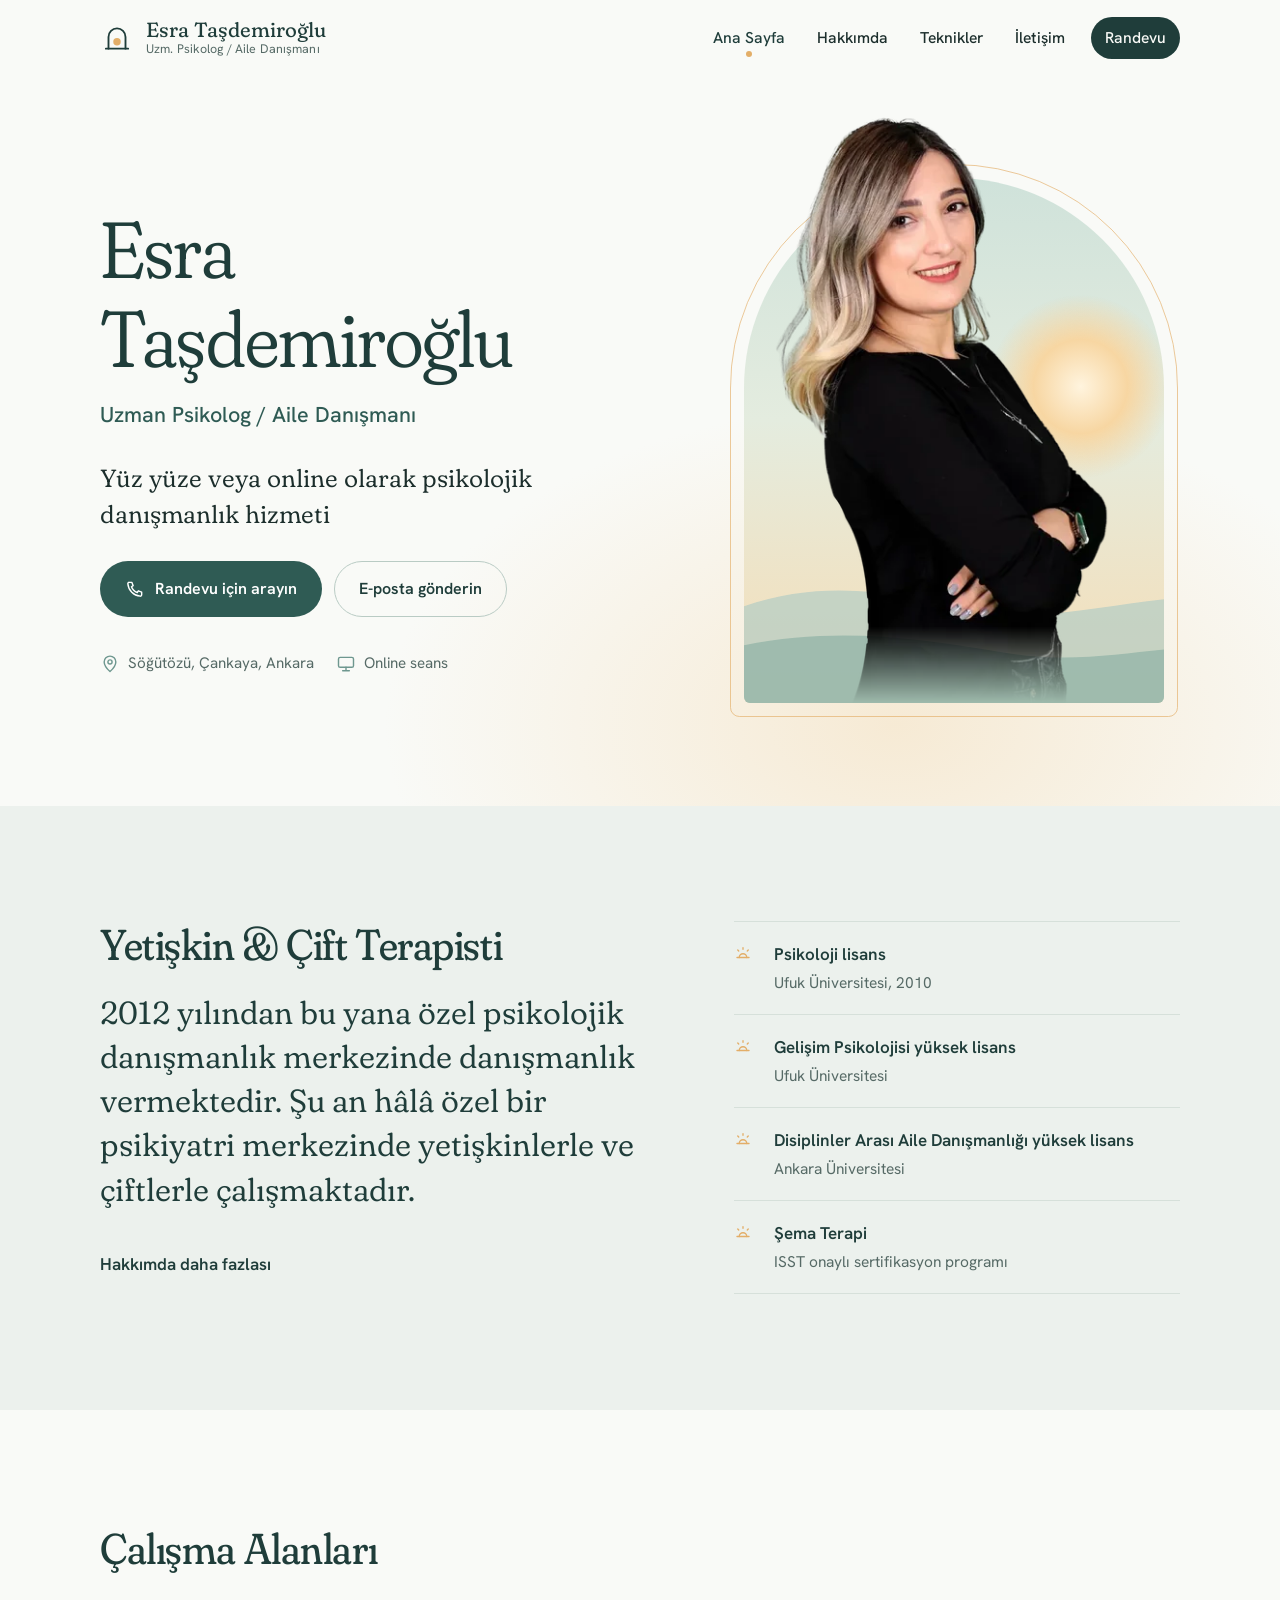
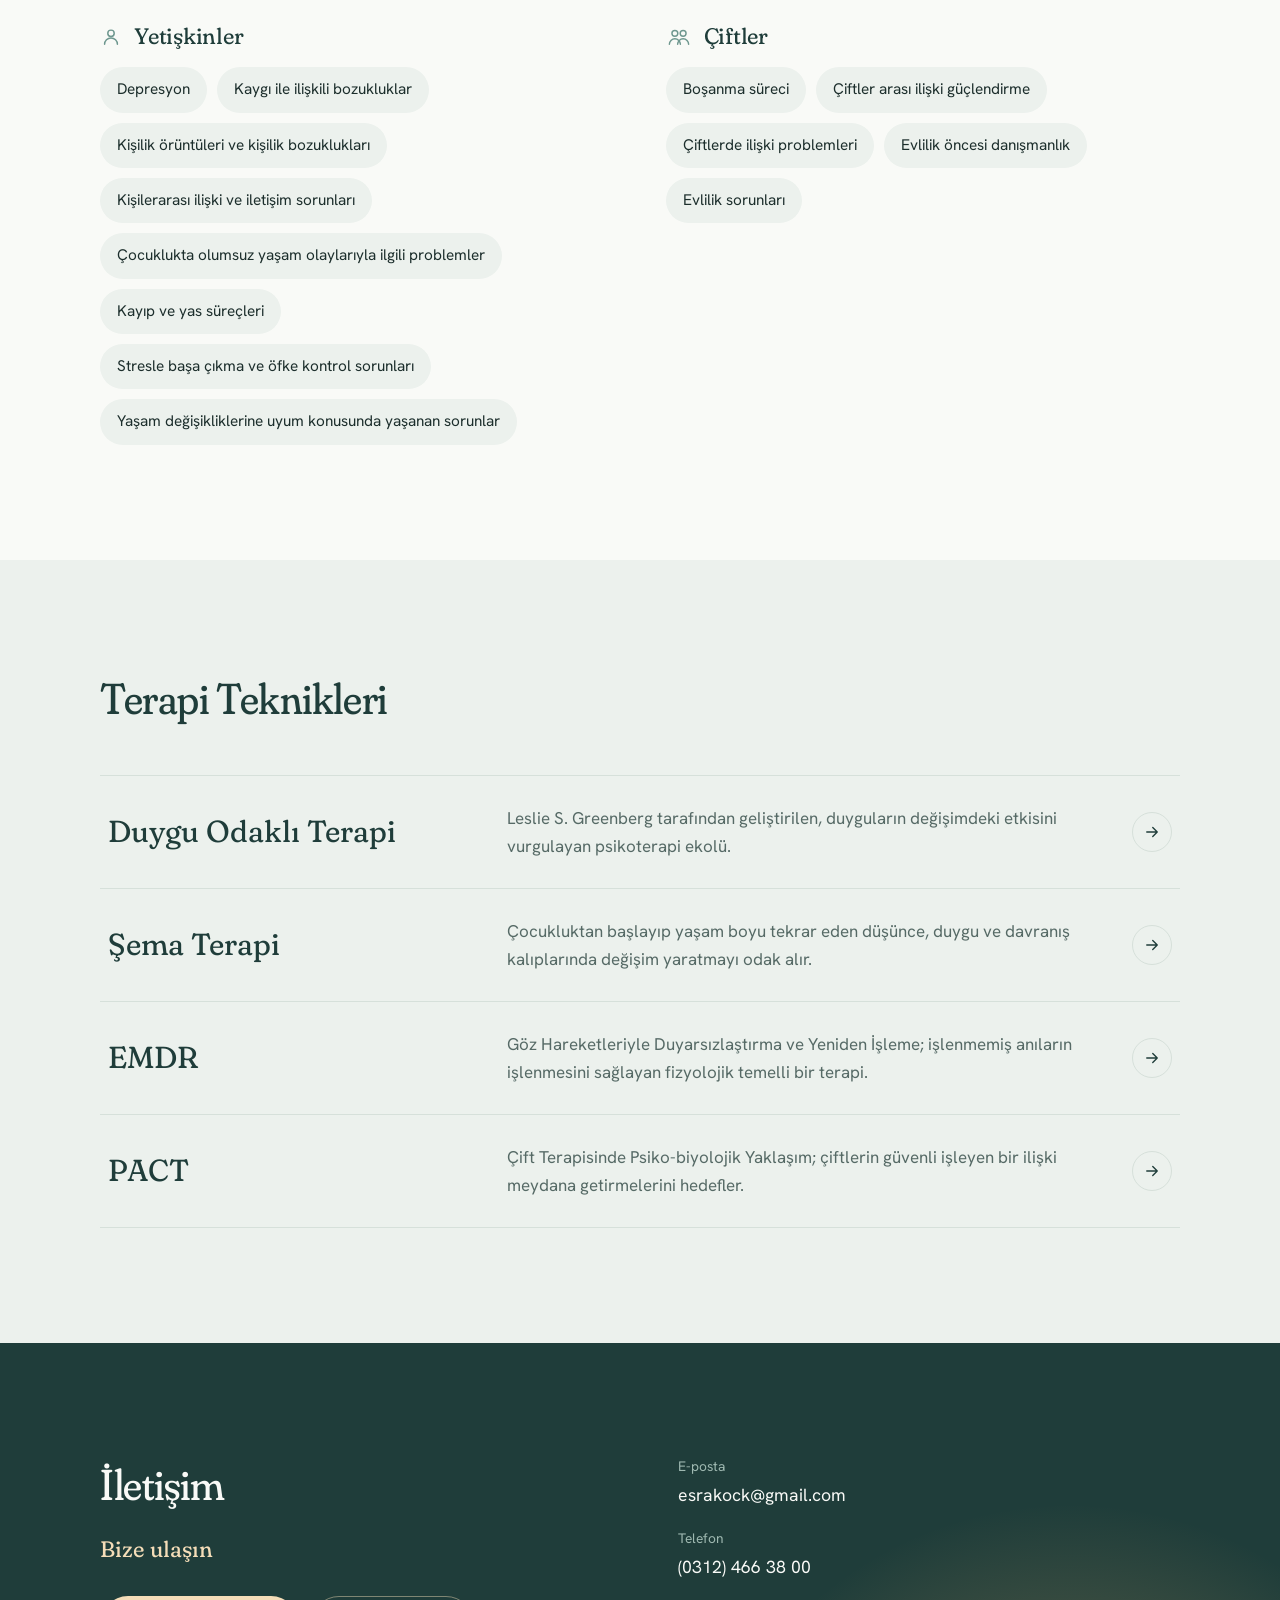
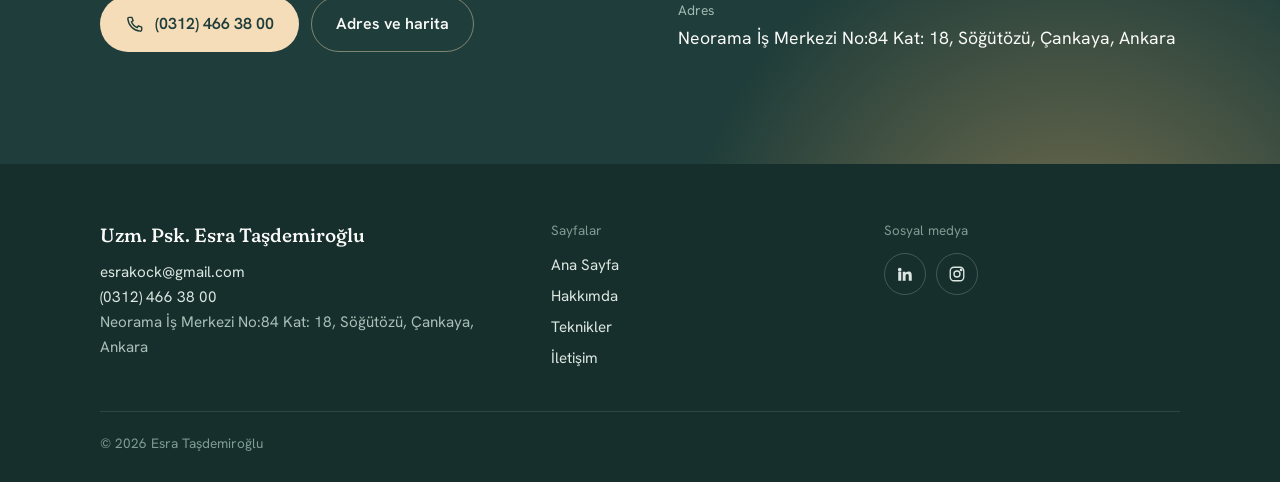
==== index.html @ ce2722a0 "Add files via upload" ====
<!DOCTYPE html>
<html lang="tr">
<head>
<meta charset="utf-8">
<meta name="viewport" content="width=device-width, initial-scale=1">
<title>Uzm. Psk. Esra Taşdemiroğlu | Psikolog ve Aile Danışmanı, Ankara</title>
<meta name="description" content="Uzman Psikolog ve Aile Danışmanı Esra Taşdemiroğlu. Ankara Söğütözü'nde yüz yüze veya online psikolojik danışmanlık; yetişkin ve çift terapisi, EMDR.">
<!-- TEST ORTAMI: canlıya geçerken bu satırı "index, follow, max-image-preview:large" yapın -->
<meta name="robots" content="noindex, nofollow">
<link rel="canonical" href="https://www.esratasdemiroglu.com/">
<meta name="author" content="Esra Taşdemiroğlu">
<meta name="geo.region" content="TR-06">
<meta name="geo.placename" content="Çankaya, Ankara">
<meta property="og:type" content="website">
<meta property="og:locale" content="tr_TR">
<meta property="og:site_name" content="Uzm. Psk. Esra Taşdemiroğlu">
<meta property="og:title" content="Uzm. Psk. Esra Taşdemiroğlu | Psikolog ve Aile Danışmanı, Ankara">
<meta property="og:description" content="Uzman Psikolog ve Aile Danışmanı Esra Taşdemiroğlu. Ankara Söğütözü'nde yüz yüze veya online psikolojik danışmanlık; yetişkin ve çift terapisi, EMDR.">
<meta property="og:url" content="https://www.esratasdemiroglu.com/">
<meta property="og:image" content="https://www.esratasdemiroglu.com/img/og.jpg">
<meta property="og:image:width" content="1200">
<meta property="og:image:height" content="630">
<meta property="og:image:alt" content="Uzman Psikolog ve Aile Danışmanı Esra Taşdemiroğlu">
<meta name="twitter:card" content="summary_large_image">
<meta name="twitter:title" content="Uzm. Psk. Esra Taşdemiroğlu | Psikolog ve Aile Danışmanı, Ankara">
<meta name="twitter:description" content="Uzman Psikolog ve Aile Danışmanı Esra Taşdemiroğlu. Ankara Söğütözü'nde yüz yüze veya online psikolojik danışmanlık; yetişkin ve çift terapisi, EMDR.">
<meta name="twitter:image" content="https://www.esratasdemiroglu.com/img/og.jpg">
<meta name="theme-color" content="#1F3D3A">
<link rel="icon" href="/favicon.ico" sizes="48x48">
<link rel="icon" href="img/favicon.svg" type="image/svg+xml">
<link rel="apple-touch-icon" href="img/apple-touch-icon.png">
<link rel="manifest" href="site.webmanifest">
<link rel="preconnect" href="https://fonts.googleapis.com">
<link rel="preconnect" href="https://fonts.gstatic.com" crossorigin>
<link href="https://fonts.googleapis.com/css2?family=Fraunces:opsz,wght,SOFT@9..144,300..600,0..100&amp;family=Hanken+Grotesk:wght@400;500;600&amp;display=swap" rel="stylesheet">
<link rel="preload" as="image" type="image/webp" href="img/esra-tasdemiroglu-psikolog.webp" imagesrcset="img/esra-tasdemiroglu-psikolog-400.webp 400w, img/esra-tasdemiroglu-psikolog.webp 600w" imagesizes="(max-width:980px) 320px, 390px" fetchpriority="high">
<link rel="stylesheet" href="style.css">
<script>document.documentElement.classList.add('js')</script>
<script type="application/ld+json">{"@context":"https://schema.org","@graph":[{"@type":"WebSite","@id":"https://www.esratasdemiroglu.com/#site","url":"https://www.esratasdemiroglu.com/","name":"Uzm. Psk. Esra Taşdemiroğlu","inLanguage":"tr-TR","publisher":{"@id":"https://www.esratasdemiroglu.com/#muayenehane"}},{"@type":"Psychologist","@id":"https://www.esratasdemiroglu.com/#muayenehane","name":"Uzm. Psk. Esra Taşdemiroğlu","description":"Uzman Psikolog ve Aile Danışmanı. Ankara Söğütözü'nde yüz yüze veya online psikolojik danışmanlık; yetişkin ve çift terapisi.","url":"https://www.esratasdemiroglu.com/","image":["https://www.esratasdemiroglu.com/img/esra-tasdemiroglu-portre.jpg","https://www.esratasdemiroglu.com/img/og.jpg"],"logo":"https://www.esratasdemiroglu.com/img/icon-512.png","telephone":"+903124663800","email":"esrakock@gmail.com","address":{"@type":"PostalAddress","streetAddress":"Neorama İş Merkezi No:84 Kat: 18, Söğütözü","addressLocality":"Çankaya","addressRegion":"Ankara","addressCountry":"TR"},"hasMap":"https://www.google.com/maps/search/?api=1&query=Neorama+%C4%B0%C5%9F+Merkezi+S%C3%B6%C4%9F%C3%BCt%C3%B6z%C3%BC+Ankara","areaServed":[{"@type":"City","name":"Ankara"},{"@type":"Country","name":"Türkiye"}],"availableService":[{"@type":"MedicalTherapy","name":"Bireysel terapi"},{"@type":"MedicalTherapy","name":"Çift terapisi"},{"@type":"MedicalTherapy","name":"Aile danışmanlığı"},{"@type":"MedicalTherapy","name":"Evlilik öncesi danışmanlık"},{"@type":"MedicalTherapy","name":"Online psikolojik danışmanlık"},{"@type":"MedicalTherapy","name":"Duygu Odaklı Terapi"},{"@type":"MedicalTherapy","name":"Şema Terapi"},{"@type":"MedicalTherapy","name":"EMDR"},{"@type":"MedicalTherapy","name":"PACT"}],"employee":{"@id":"https://www.esratasdemiroglu.com/#esra"},"sameAs":["https://www.linkedin.com/in/esra-ta%C5%9Fdemiro%C4%9Flu-362734139/","https://www.instagram.com/psikolog_esratasdemiroglu"]},{"@type":"Person","@id":"https://www.esratasdemiroglu.com/#esra","name":"Esra Taşdemiroğlu","honorificPrefix":"Uzm. Psk.","jobTitle":"Uzman Psikolog / Aile Danışmanı","description":"Yetişkin ve çift terapisti. Ankara'da yüz yüze ve online psikolojik danışmanlık.","image":"https://www.esratasdemiroglu.com/img/esra-tasdemiroglu-portre.jpg","url":"https://www.esratasdemiroglu.com/hakkimda","email":"mailto:esrakock@gmail.com","telephone":"+903124663800","worksFor":{"@id":"https://www.esratasdemiroglu.com/#muayenehane"},"alumniOf":[{"@type":"CollegeOrUniversity","name":"Ufuk Üniversitesi"},{"@type":"CollegeOrUniversity","name":"Ankara Üniversitesi"}],"knowsAbout":["Bireysel terapi","Çift terapisi","Aile danışmanlığı","Evlilik öncesi danışmanlık","Duygu Odaklı Terapi","Şema Terapi","EMDR","PACT","Depresyon","Kaygı","Kayıp ve yas","Boşanma süreci"],"knowsLanguage":"tr","sameAs":["https://www.linkedin.com/in/esra-ta%C5%9Fdemiro%C4%9Flu-362734139/","https://www.instagram.com/psikolog_esratasdemiroglu"]},{"@type":"WebPage","@id":"https://www.esratasdemiroglu.com/#sayfa","url":"https://www.esratasdemiroglu.com/","name":"Uzm. Psk. Esra Taşdemiroğlu | Psikolog ve Aile Danışmanı, Ankara","description":"Uzman Psikolog ve Aile Danışmanı Esra Taşdemiroğlu. Ankara Söğütözü'nde yüz yüze veya online psikolojik danışmanlık; yetişkin ve çift terapisi, EMDR.","inLanguage":"tr-TR","isPartOf":{"@id":"https://www.esratasdemiroglu.com/#site"},"primaryImageOfPage":"https://www.esratasdemiroglu.com/img/og.jpg"}]}</script>
</head>
<body>
<a class="skip" href="#icerik">İçeriğe geç</a>
<header class="site-header">
  <div class="wrap bar">
    <a class="brand" href="/" aria-label="Esra Taşdemiroğlu, ana sayfa"><svg width="34" height="34" viewBox="0 0 64 64" aria-hidden="true"><path d="M16 52V30a16 16 0 0 1 32 0v22" fill="none" stroke="#1F3D3A" stroke-width="3.5" stroke-linecap="round"/><circle class="brand-sun" cx="32" cy="39" r="7" fill="#E3AE68"/><path d="M11 52h42" stroke="#1F3D3A" stroke-width="3.5" stroke-linecap="round"/></svg><span class="brand-name">Esra Taşdemiroğlu<small>Uzm. Psikolog / Aile Danışmanı</small></span></a>
    <button class="menu-btn" type="button" aria-controls="site-nav" aria-expanded="false" aria-label="Menüyü aç"><svg width="22" height="22" viewBox="0 0 24 24" fill="none" stroke="currentColor" stroke-width="1.8" stroke-linecap="round" aria-hidden="true"><path d="M4 8h16M4 16h16"/></svg></button>
    <nav class="nav" id="site-nav" aria-label="Ana menü"><ul><li><a href="/" aria-current="page">Ana Sayfa</a></li><li><a href="/hakkimda">Hakkımda</a></li><li><a href="/teknikler">Teknikler</a></li><li><a href="/iletisim">İletişim</a></li><li class="nav-cta"><a href="tel:+903124663800">Randevu</a></li></ul></nav>
  </div>
  
</header>
<main id="icerik">

<section class="hero" aria-labelledby="h-ad">
  <div class="wrap hero-grid">
    <div>
      <h1 id="h-ad" data-load style="--d:.05s"><span>Esra</span><span>Taşdemiroğlu</span></h1>
      <p class="role" data-load style="--d:.18s">Uzman Psikolog / Aile Danışmanı</p>
      <p class="lead" data-load style="--d:.3s">Yüz yüze veya online olarak psikolojik danışmanlık hizmeti</p>
      <div class="actions" data-load style="--d:.42s">
        <a class="btn btn-primary" href="tel:+903124663800"><svg width="20" height="20" viewBox="0 0 24 24" fill="none" stroke="currentColor" stroke-width="1.7" stroke-linecap="round" stroke-linejoin="round" aria-hidden="true"><path d="M5 4h3.2l1.6 4-2 1.3a11 11 0 0 0 6.9 6.9l1.3-2 4 1.6V19a1.6 1.6 0 0 1-1.7 1.6A16.3 16.3 0 0 1 3.4 5.7 1.6 1.6 0 0 1 5 4z"/></svg>Randevu için arayın</a>
        <a class="btn btn-ghost" href="mailto:esrakock@gmail.com">E-posta gönderin</a>
      </div>
      <ul class="hero-meta" data-load style="--d:.54s">
        <li><svg width="20" height="20" viewBox="0 0 24 24" fill="none" stroke="currentColor" stroke-width="1.7" stroke-linecap="round" stroke-linejoin="round" aria-hidden="true"><path d="M12 21s-7-6.2-7-11.5a7 7 0 0 1 14 0C19 14.8 12 21 12 21z"/><circle cx="12" cy="9.5" r="2.5"/></svg>Söğütözü, Çankaya, Ankara</li>
        <li><svg width="20" height="20" viewBox="0 0 24 24" fill="none" stroke="currentColor" stroke-width="1.7" stroke-linecap="round" stroke-linejoin="round" aria-hidden="true"><rect x="3" y="4" width="18" height="12" rx="2"/><path d="M8 20h8M12 16v4"/></svg>Online seans</li>
      </ul>
    </div>
    <div class="arch" data-load style="--d:.2s">
      <div class="arch-sky"><div class="arch-sun"></div><svg class="arch-hills" viewBox="0 0 400 140" preserveAspectRatio="none" aria-hidden="true"><path d="M0 70 C70 40 130 52 200 66 C270 80 330 50 400 58 V140 H0Z" fill="#B7CEC4" opacity=".75"/><path d="M0 98 C80 78 150 88 220 100 C290 112 340 92 400 96 V140 H0Z" fill="#8FB2A6" opacity=".7"/></svg></div>
      <span class="arch-ring" aria-hidden="true"></span>
      <picture class="arch-photo">
        <source type="image/webp" srcset="img/esra-tasdemiroglu-psikolog-400.webp 400w, img/esra-tasdemiroglu-psikolog.webp 600w" sizes="(max-width:980px) 320px, 390px">
        <img src="img/esra-tasdemiroglu-psikolog.webp" width="600" height="989" alt="Ankara'da uzman psikolog ve aile danışmanı Esra Taşdemiroğlu" fetchpriority="high">
      </picture>
    </div>
  </div>
</section>

<section class="section mist" aria-labelledby="h-hakkimda">
  <div class="wrap about-teaser">
    <div data-reveal>
      <h2 id="h-hakkimda">Yetişkin &amp; Çift Terapisti</h2>
      <p class="statement">2012 yılından bu yana özel psikolojik danışmanlık merkezinde danışmanlık vermektedir. Şu an hâlâ özel bir psikiyatri merkezinde yetişkinlerle ve çiftlerle çalışmaktadır.</p>
      <a class="link-grow" href="/hakkimda">Hakkımda daha fazlası</a>
    </div>
    <ul class="facts" data-reveal style="--d:.12s">
      <li><svg width="18" height="18" viewBox="0 0 24 24" fill="none" stroke="currentColor" stroke-width="1.8" stroke-linecap="round" aria-hidden="true"><path d="M4 18h16"/><path d="M7 18a5 5 0 0 1 10 0"/><path d="M12 7V5M6.3 9.3 5 8M17.7 9.3 19 8"/></svg><div><strong>Psikoloji lisans</strong><span>Ufuk Üniversitesi, 2010</span></div></li>
      <li><svg width="18" height="18" viewBox="0 0 24 24" fill="none" stroke="currentColor" stroke-width="1.8" stroke-linecap="round" aria-hidden="true"><path d="M4 18h16"/><path d="M7 18a5 5 0 0 1 10 0"/><path d="M12 7V5M6.3 9.3 5 8M17.7 9.3 19 8"/></svg><div><strong>Gelişim Psikolojisi yüksek lisans</strong><span>Ufuk Üniversitesi</span></div></li>
      <li><svg width="18" height="18" viewBox="0 0 24 24" fill="none" stroke="currentColor" stroke-width="1.8" stroke-linecap="round" aria-hidden="true"><path d="M4 18h16"/><path d="M7 18a5 5 0 0 1 10 0"/><path d="M12 7V5M6.3 9.3 5 8M17.7 9.3 19 8"/></svg><div><strong>Disiplinler Arası Aile Danışmanlığı yüksek lisans</strong><span>Ankara Üniversitesi</span></div></li>
      <li><svg width="18" height="18" viewBox="0 0 24 24" fill="none" stroke="currentColor" stroke-width="1.8" stroke-linecap="round" aria-hidden="true"><path d="M4 18h16"/><path d="M7 18a5 5 0 0 1 10 0"/><path d="M12 7V5M6.3 9.3 5 8M17.7 9.3 19 8"/></svg><div><strong>Şema Terapi</strong><span>ISST onaylı sertifikasyon programı</span></div></li>
    </ul>
  </div>
</section>

<section class="section" aria-labelledby="h-alanlar">
  <div class="wrap">
    <div class="section-head" data-reveal><h2 id="h-alanlar">Çalışma Alanları</h2></div>
    <div class="areas">
      <div class="area-group" data-reveal><h3><svg width="22" height="22" viewBox="0 0 24 24" fill="none" stroke="currentColor" stroke-width="1.6" stroke-linecap="round" aria-hidden="true"><circle cx="12" cy="8" r="3.5"/><path d="M5 20a7 7 0 0 1 14 0"/></svg>Yetişkinler</h3><ul class="tags"><li>Depresyon</li><li>Kaygı ile ilişkili bozukluklar</li><li>Kişilik örüntüleri ve kişilik bozuklukları</li><li>Kişilerarası ilişki ve iletişim sorunları</li><li>Çocuklukta olumsuz yaşam olaylarıyla ilgili problemler</li><li>Kayıp ve yas süreçleri</li><li>Stresle başa çıkma ve öfke kontrol sorunları</li><li>Yaşam değişikliklerine uyum konusunda yaşanan sorunlar</li></ul></div>
      <div class="area-group" data-reveal style="--d:.12s"><h3><svg width="26" height="22" viewBox="0 0 28 24" fill="none" stroke="currentColor" stroke-width="1.6" stroke-linecap="round" aria-hidden="true"><circle cx="9.5" cy="8" r="3.2"/><circle cx="18.5" cy="8" r="3.2"/><path d="M3.5 20a6 6 0 0 1 12 0M12.5 20a6 6 0 0 1 12 0"/></svg>Çiftler</h3><ul class="tags"><li>Boşanma süreci</li><li>Çiftler arası ilişki güçlendirme</li><li>Çiftlerde ilişki problemleri</li><li>Evlilik öncesi danışmanlık</li><li>Evlilik sorunları</li></ul></div>
    </div>
  </div>
</section>

<section class="section mist" aria-labelledby="h-teknik">
  <div class="wrap">
    <div class="section-head" data-reveal><h2 id="h-teknik">Terapi Teknikleri</h2></div>
    <ul class="methods" data-reveal>
      <li><a href="/teknikler#duygu-odakli-terapi"><span class="m-name">Duygu Odaklı Terapi</span><span class="m-desc">Leslie S. Greenberg tarafından geliştirilen, duyguların değişimdeki etkisini vurgulayan psikoterapi ekolü.</span><span class="m-go"><svg width="18" height="18" viewBox="0 0 24 24" fill="none" stroke="currentColor" stroke-width="1.8" stroke-linecap="round" stroke-linejoin="round" aria-hidden="true"><path d="M5 12h14M13 6l6 6-6 6"/></svg></span></a></li><li><a href="/teknikler#sema-terapi"><span class="m-name">Şema Terapi</span><span class="m-desc">Çocukluktan başlayıp yaşam boyu tekrar eden düşünce, duygu ve davranış kalıplarında değişim yaratmayı odak alır.</span><span class="m-go"><svg width="18" height="18" viewBox="0 0 24 24" fill="none" stroke="currentColor" stroke-width="1.8" stroke-linecap="round" stroke-linejoin="round" aria-hidden="true"><path d="M5 12h14M13 6l6 6-6 6"/></svg></span></a></li><li><a href="/teknikler#emdr-terapi"><span class="m-name">EMDR</span><span class="m-desc">Göz Hareketleriyle Duyarsızlaştırma ve Yeniden İşleme; işlenmemiş anıların işlenmesini sağlayan fizyolojik temelli bir terapi.</span><span class="m-go"><svg width="18" height="18" viewBox="0 0 24 24" fill="none" stroke="currentColor" stroke-width="1.8" stroke-linecap="round" stroke-linejoin="round" aria-hidden="true"><path d="M5 12h14M13 6l6 6-6 6"/></svg></span></a></li><li><a href="/teknikler#pact"><span class="m-name">PACT</span><span class="m-desc">Çift Terapisinde Psiko-biyolojik Yaklaşım; çiftlerin güvenli işleyen bir ilişki meydana getirmelerini hedefler.</span><span class="m-go"><svg width="18" height="18" viewBox="0 0 24 24" fill="none" stroke="currentColor" stroke-width="1.8" stroke-linecap="round" stroke-linejoin="round" aria-hidden="true"><path d="M5 12h14M13 6l6 6-6 6"/></svg></span></a></li>
    </ul>
  </div>
</section>

<section class="contact-band" aria-labelledby="h-iletisim">
  <div class="wrap band-grid">
    <div data-reveal>
      <h2 id="h-iletisim">İletişim</h2>
      <p class="sub">Bize ulaşın</p>
      <div class="actions">
        <a class="btn btn-light" href="tel:+903124663800"><svg width="20" height="20" viewBox="0 0 24 24" fill="none" stroke="currentColor" stroke-width="1.7" stroke-linecap="round" stroke-linejoin="round" aria-hidden="true"><path d="M5 4h3.2l1.6 4-2 1.3a11 11 0 0 0 6.9 6.9l1.3-2 4 1.6V19a1.6 1.6 0 0 1-1.7 1.6A16.3 16.3 0 0 1 3.4 5.7 1.6 1.6 0 0 1 5 4z"/></svg>(0312) 466 38 00</a>
        <a class="btn btn-outline-light" href="/iletisim">Adres ve harita</a>
      </div>
    </div>
    <dl data-reveal style="--d:.12s">
      <div><dt>E-posta</dt><dd><a href="mailto:esrakock@gmail.com">esrakock@gmail.com</a></dd></div>
      <div><dt>Telefon</dt><dd><a href="tel:+903124663800">(0312) 466 38 00</a></dd></div>
      <div><dt>Adres</dt><dd>Neorama İş Merkezi No:84 Kat: 18, Söğütözü, Çankaya, Ankara</dd></div>
    </dl>
  </div>
</section>
</main>
<footer class="site-footer">
  <div class="wrap">
    <div class="foot-grid">
      <div>
        <strong>Uzm. Psk. Esra Taşdemiroğlu</strong>
        <address>
          <a href="mailto:esrakock@gmail.com">esrakock@gmail.com</a><br>
          <a href="tel:+903124663800">(0312) 466 38 00</a><br>
          Neorama İş Merkezi No:84 Kat: 18, Söğütözü, Çankaya, Ankara
        </address>
      </div>
      <nav aria-label="Alt menü">
        <p class="foot-title">Sayfalar</p>
        <ul class="foot-nav"><li><a href="/">Ana Sayfa</a></li><li><a href="/hakkimda">Hakkımda</a></li><li><a href="/teknikler">Teknikler</a></li><li><a href="/iletisim">İletişim</a></li></ul>
      </nav>
      <div>
        <p class="foot-title">Sosyal medya</p>
        <div class="social">
          <a href="https://www.linkedin.com/in/esra-ta%C5%9Fdemiro%C4%9Flu-362734139/" target="_blank" rel="noopener" aria-label="LinkedIn"><svg width="18" height="18" viewBox="0 0 24 24" fill="currentColor" aria-hidden="true"><path d="M4.98 3.5a2.5 2.5 0 1 1 0 5 2.5 2.5 0 0 1 0-5zM3 9h4v12H3zM9 9h3.8v1.7h.05c.53-1 1.84-2.05 3.78-2.05C20.6 8.65 21 11.2 21 14.5V21h-4v-5.8c0-1.4-.03-3.2-1.95-3.2-1.96 0-2.25 1.52-2.25 3.1V21H9z"/></svg></a>
          <a href="https://www.instagram.com/psikolog_esratasdemiroglu" target="_blank" rel="noopener" aria-label="Instagram"><svg width="18" height="18" viewBox="0 0 24 24" fill="none" stroke="currentColor" stroke-width="1.8" aria-hidden="true"><rect x="3" y="3" width="18" height="18" rx="5"/><circle cx="12" cy="12" r="4"/><circle cx="17.5" cy="6.5" r="1" fill="currentColor"/></svg></a>
        </div>
      </div>
    </div>
    <p class="copy">© <span id="yil">2026</span> Esra Taşdemiroğlu</p>
  </div>
</footer>
<button class="to-top" type="button" aria-label="Sayfanın başına dön"><svg width="20" height="20" viewBox="0 0 24 24" fill="none" stroke="currentColor" stroke-width="1.8" stroke-linecap="round" stroke-linejoin="round" aria-hidden="true"><path d="M12 19V5M6 11l6-6 6 6"/></svg></button>
<script src="script.js" defer></script>
</body>
</html>
---- style.css ----
/* ==========================================================
   Uzm. Psk. Esra Taşdemiroğlu — site stili
   Tema: "Şafak" — adaçayı yeşili bir sabah, ufukta yumuşak altın ışık.
   Tekrarlayan motif: kemer (güvenli alan, açık kapı).
   ========================================================== */

:root{
  --paper:#F9FAF7;      /* zemin */
  --mist:#ECF1ED;       /* alternatif bölüm zemini */
  --line:#D6E0DA;       /* ince çizgiler */
  --ink:#1C2E2C;        /* metin */
  --muted:#566A66;      /* ikincil metin */
  --pine:#1F3D3A;       /* koyu ana renk */
  --sage:#2F5B54;       /* buton / bağlantı */
  --sage-soft:#6E978F;
  --dawn:#F4DDB8;       /* şafak ışığı */
  --glow:#E3AE68;       /* umut vurgusu (az kullanılır) */

  --serif:"Fraunces","Lora",Georgia,"Times New Roman",serif;
  --sans:"Hanken Grotesk","Segoe UI",system-ui,-apple-system,Roboto,Arial,sans-serif;

  --wrap:1160px;
  --r-lg:28px;
  --r-md:16px;
  --ease:cubic-bezier(.22,.61,.36,1);
  --header-h:76px;
}

*,*::before,*::after{box-sizing:border-box}
html{-webkit-text-size-adjust:100%;scroll-behavior:smooth;scroll-padding-top:calc(var(--header-h) + 16px)}
body{margin:0;background:var(--paper);color:var(--ink);font-family:var(--sans);font-size:1.0625rem;line-height:1.65;-webkit-font-smoothing:antialiased;text-rendering:optimizeLegibility}
img{max-width:100%;height:auto;display:block}
a{color:var(--sage);text-decoration-thickness:1px;text-underline-offset:.2em}
a:hover{color:var(--pine)}
:focus-visible{outline:2px solid var(--glow);outline-offset:3px;border-radius:6px}
address{font-style:normal}
h1,h2,h3{font-family:var(--serif);font-weight:400;line-height:1.12;letter-spacing:-.01em;color:var(--pine);font-variation-settings:"SOFT" 100,"opsz" 96;margin:0 0 .5em}
h1{font-size:clamp(2.6rem,6.2vw,5rem);font-weight:340}
h2{font-size:clamp(1.9rem,3.4vw,2.7rem)}
h3{font-size:1.4rem;font-variation-settings:"SOFT" 100,"opsz" 36}
p{margin:0 0 1em}
::selection{background:var(--dawn);color:var(--pine)}

.wrap{max-width:var(--wrap);margin:0 auto;padding:0 clamp(20px,4vw,40px)}
.skip{position:absolute;left:-9999px;top:8px;background:var(--pine);color:#fff;padding:10px 16px;border-radius:10px;z-index:100}
.skip:focus{left:12px}
.sr-only{position:absolute;width:1px;height:1px;overflow:hidden;clip:rect(0 0 0 0);white-space:nowrap}

/* ---------- Üst bar ---------- */
.site-header{position:sticky;top:0;z-index:50;height:var(--header-h);display:flex;align-items:center;background:transparent;transition:background-color .35s var(--ease),box-shadow .35s var(--ease),transform .45s var(--ease)}
.site-header.is-scrolled{background:rgba(249,250,247,.86);-webkit-backdrop-filter:saturate(1.4) blur(14px);backdrop-filter:saturate(1.4) blur(14px);box-shadow:0 1px 0 var(--line)}
.site-header.is-hidden{transform:translateY(-100%)}
.bar{display:flex;align-items:center;justify-content:space-between;gap:24px;width:100%}
.brand{display:flex;align-items:center;gap:12px;text-decoration:none;color:var(--pine)}
.brand svg{flex:none}
.brand-name{font-family:var(--serif);font-size:1.28rem;line-height:1.1;font-variation-settings:"SOFT" 100,"opsz" 24}
.brand-name small{display:block;font-family:var(--sans);font-size:.78rem;color:var(--muted);letter-spacing:.01em;margin-top:2px}
.brand:hover{color:var(--pine)}
.brand:hover .brand-sun{transform:translateY(-3px)}
.brand-sun{transition:transform .5s var(--ease)}

.nav ul{list-style:none;margin:0;padding:0;display:flex;gap:4px}
.nav a{display:block;padding:8px 14px;border-radius:999px;color:var(--ink);text-decoration:none;font-weight:500;font-size:.98rem;position:relative;transition:background-color .25s var(--ease),color .25s var(--ease)}
.nav a:hover{background:var(--mist);color:var(--pine)}
.nav a[aria-current="page"]{color:var(--pine)}
.nav a[aria-current="page"]::after{content:"";position:absolute;left:50%;bottom:2px;width:6px;height:6px;margin-left:-3px;border-radius:50%;background:var(--glow)}
.nav .nav-cta a{background:var(--pine);color:var(--paper);margin-left:8px}
.nav .nav-cta a:hover{background:var(--sage);color:#fff}
.menu-btn{display:none;background:none;border:1px solid var(--line);border-radius:999px;width:46px;height:46px;align-items:center;justify-content:center;color:var(--pine);cursor:pointer}

.read-progress{position:absolute;left:0;right:0;bottom:-1px;height:2px;background:var(--glow);transform-origin:0 50%;transform:scaleX(0)}

/* ---------- Butonlar ---------- */
.btn{display:inline-flex;align-items:center;gap:10px;padding:14px 24px;border-radius:999px;font-weight:600;font-size:1rem;text-decoration:none;border:1.5px solid transparent;transition:background-color .3s var(--ease),color .3s var(--ease),border-color .3s var(--ease),transform .3s var(--ease),box-shadow .3s var(--ease);cursor:pointer;font-family:inherit}
.btn svg{transition:transform .3s var(--ease)}
.btn-primary{background:var(--sage);color:#fff}
.btn-primary:hover{background:var(--pine);color:#fff;transform:translateY(-2px);box-shadow:0 10px 26px -12px rgba(31,61,58,.55),0 0 0 4px rgba(227,174,104,.18)}
.btn-primary:hover svg{transform:rotate(-12deg)}
.btn-ghost{background:transparent;color:var(--pine);border-color:#B9CBC4}
.btn-ghost:hover{background:var(--pine);border-color:var(--pine);color:var(--paper);transform:translateY(-2px)}
.btn-light{background:var(--dawn);color:var(--pine)}
.btn-light:hover{background:#fff;color:var(--pine);transform:translateY(-2px)}
.btn-outline-light{border-color:rgba(244,221,184,.45);color:var(--dawn);background:transparent}
.btn-outline-light:hover{background:rgba(244,221,184,.12);border-color:var(--dawn);color:#fff;transform:translateY(-2px)}
.actions{display:flex;flex-wrap:wrap;gap:12px;margin-top:28px}

/* Metin bağlantısı: alt çizgi soldan dolar */
.link-grow{color:var(--pine);font-weight:600;text-decoration:none;background:linear-gradient(var(--glow),var(--glow)) 0 100%/0 2px no-repeat;padding-bottom:3px;transition:background-size .4s var(--ease)}
.link-grow:hover{background-size:100% 2px;color:var(--pine)}

/* ---------- Hero ---------- */
.hero{position:relative;overflow:hidden;margin-top:calc(var(--header-h) * -1);padding:calc(var(--header-h) + clamp(56px,8vw,110px)) 0 clamp(56px,8vw,110px)}
.hero::before{content:"";position:absolute;inset:auto -10% -30% 30%;height:80%;background:radial-gradient(closest-side,rgba(244,221,184,.55),rgba(244,221,184,0));pointer-events:none}
.hero-grid{position:relative;display:grid;grid-template-columns:1.1fr .9fr;gap:clamp(32px,6vw,80px);align-items:center}
.hero h1{margin-bottom:.18em}
.hero h1 span{display:block}
.role{font-size:clamp(1.1rem,1.8vw,1.35rem);color:var(--sage);font-weight:500;margin-bottom:1.3em}
.lead{font-family:var(--serif);font-size:clamp(1.25rem,2vw,1.55rem);line-height:1.45;color:var(--ink);max-width:28ch;font-variation-settings:"SOFT" 100,"opsz" 30;font-weight:350}
.hero-meta{display:flex;flex-wrap:wrap;gap:10px 22px;margin:34px 0 0;padding:0;list-style:none;color:var(--muted);font-size:.95rem}
.hero-meta li{display:flex;align-items:center;gap:8px}
.hero-meta svg{color:var(--sage-soft);flex:none}

.arch{position:relative;width:min(420px,100%);margin-inline:auto;aspect-ratio:4/5}
.arch-sky{position:absolute;inset:0;border-radius:999px 999px var(--r-lg) var(--r-lg);overflow:hidden;background:linear-gradient(180deg,#CFE2DA 0%,#E4ECDF 46%,#F6DDB5 100%)}
.arch-sun{position:absolute;left:58%;top:22%;width:44%;aspect-ratio:1;border-radius:50%;background:radial-gradient(circle,#FFF4DE 0%,#F7D6A2 36%,rgba(246,214,162,0) 70%);will-change:transform}
.arch-hills{position:absolute;left:-5%;right:-5%;bottom:0;height:34%}
.arch-ring{position:absolute;inset:-14px;border-radius:999px 999px calc(var(--r-lg) + 14px) calc(var(--r-lg) + 14px);border:1.5px solid rgba(227,174,104,.65);pointer-events:none}
.arch-photo{position:absolute;left:50%;bottom:0;width:92%;transform:translateX(-50%);-webkit-mask-image:linear-gradient(#000 88%,transparent);mask-image:linear-gradient(#000 88%,transparent)}
.arch-photo img{width:100%;height:auto}
.arch-clip-bottom{position:absolute;inset:0;border-radius:0 0 var(--r-lg) var(--r-lg);overflow:hidden;pointer-events:none}

/* ---------- Bölümler ---------- */
.section{padding:clamp(64px,9vw,120px) 0}
.section.mist{background:var(--mist)}
.section-head{max-width:720px;margin-bottom:clamp(32px,4vw,52px)}
.section-head p{color:var(--muted);font-size:1.1rem;margin:0}

/* Hakkımda özeti */
.about-teaser{display:grid;grid-template-columns:1.25fr 1fr;gap:clamp(32px,6vw,90px);align-items:start}
.statement{font-family:var(--serif);font-size:clamp(1.45rem,2.5vw,2rem);line-height:1.38;color:var(--pine);font-variation-settings:"SOFT" 100,"opsz" 48;font-weight:350;margin-bottom:1.2em}
.facts{list-style:none;margin:0;padding:0;border-top:1px solid var(--line)}
.facts li{padding:18px 0;border-bottom:1px solid var(--line);display:grid;grid-template-columns:28px 1fr;gap:12px;align-items:start}
.facts li svg{margin-top:4px;color:var(--glow)}
.facts strong{display:block;font-weight:600;color:var(--pine)}
.facts span{color:var(--muted);font-size:.97rem}

/* Çalışma alanları */
.areas{display:grid;grid-template-columns:1fr 1fr;gap:clamp(28px,4vw,56px)}
.area-group h3{display:flex;align-items:center;gap:12px;margin-bottom:18px}
.area-group h3 svg{color:var(--sage-soft)}
.tags{list-style:none;margin:0;padding:0;display:flex;flex-wrap:wrap;gap:10px}
.tags li{padding:9px 16px;border-radius:999px;background:var(--paper);border:1px solid var(--line);font-size:.96rem;color:var(--ink);transition:border-color .3s var(--ease),background-color .3s var(--ease),transform .3s var(--ease)}
.tags li:hover{border-color:var(--sage-soft);background:#fff;transform:translateY(-1px)}
.section:not(.mist) .tags li{background:var(--mist);border-color:transparent}
.section:not(.mist) .tags li:hover{background:#fff;border-color:var(--sage-soft)}

/* Terapi yaklaşımları */
.methods{list-style:none;margin:0;padding:0;border-top:1px solid var(--line)}
.methods a{display:grid;grid-template-columns:minmax(200px,1fr) 1.6fr 40px;gap:24px;align-items:center;padding:28px 8px;border-bottom:1px solid var(--line);text-decoration:none;color:var(--ink);position:relative;transition:padding .45s var(--ease),background-color .45s var(--ease)}
.methods a::before{content:"";position:absolute;inset:0;background:linear-gradient(90deg,rgba(244,221,184,.5),rgba(244,221,184,0) 70%);opacity:0;transition:opacity .45s var(--ease);pointer-events:none}
.methods a:hover::before,.methods a:focus-visible::before{opacity:1}
.methods a:hover{padding-left:22px}
.methods .m-name{font-family:var(--serif);font-size:clamp(1.45rem,2.4vw,1.9rem);color:var(--pine);line-height:1.15;font-variation-settings:"SOFT" 100,"opsz" 48;position:relative}
.methods .m-desc{color:var(--muted);position:relative}
.methods .m-go{width:40px;height:40px;border-radius:50%;border:1px solid var(--line);display:grid;place-items:center;color:var(--pine);transition:background-color .35s var(--ease),color .35s var(--ease),transform .35s var(--ease),border-color .35s var(--ease);position:relative}
.methods a:hover .m-go{background:var(--pine);border-color:var(--pine);color:var(--dawn);transform:translateX(4px)}

/* İletişim bandı */
.contact-band{position:relative;overflow:hidden;background:var(--pine);color:#DCE7E2;padding:clamp(64px,9vw,112px) 0}
.contact-band::before{content:"";position:absolute;width:780px;height:780px;right:-180px;bottom:-520px;border-radius:50%;background:radial-gradient(closest-side,rgba(227,174,104,.45),rgba(227,174,104,0));pointer-events:none}
.contact-band h2{color:var(--paper)}
.contact-band .band-grid{position:relative;display:grid;grid-template-columns:1fr 1fr;gap:clamp(32px,6vw,80px);align-items:end}
.contact-band .sub{font-family:var(--serif);font-size:1.4rem;color:var(--dawn);margin:0;font-variation-settings:"SOFT" 100,"opsz" 30}
.contact-band dl{margin:0;display:grid;gap:18px}
.contact-band dt{font-size:.86rem;color:#9FB9B1;margin-bottom:2px}
.contact-band dd{margin:0;font-size:1.1rem;color:var(--paper)}
.contact-band a{color:var(--paper);text-decoration:none;background:linear-gradient(var(--glow),var(--glow)) 0 100%/0 1.5px no-repeat;transition:background-size .4s var(--ease)}
.contact-band a:hover{background-size:100% 1.5px;color:#fff}
.contact-band .actions a{background:none}
.contact-band .actions .btn-light{background:var(--dawn);color:var(--pine)}
.contact-band .actions .btn-light:hover{background:#fff}

/* ---------- Alt sayfa başlığı ---------- */
.page-head{position:relative;margin-top:calc(var(--header-h) * -1);padding:calc(var(--header-h) + clamp(40px,7vw,90px)) 0 clamp(40px,6vw,70px);overflow:hidden}
.page-head::before{content:"";position:absolute;left:50%;top:calc(var(--header-h) - 10px);width:min(900px,120vw);aspect-ratio:1;transform:translateX(-50%);border-radius:50%;border:1.5px solid rgba(227,174,104,.35);pointer-events:none}
.page-head::after{content:"";position:absolute;inset:0;background:radial-gradient(60% 70% at 50% 100%,rgba(244,221,184,.55),rgba(244,221,184,0));pointer-events:none;z-index:-1}
.page-head .wrap{position:relative;text-align:center}
.page-head h1{margin-bottom:.2em}
.page-head p{font-family:var(--serif);font-size:clamp(1.2rem,2vw,1.5rem);color:var(--sage);margin:0;font-variation-settings:"SOFT" 100,"opsz" 30}
.crumbs{font-size:.88rem;color:var(--muted);margin-bottom:18px}
.crumbs a{color:var(--muted);text-decoration:none}
.crumbs a:hover{color:var(--pine);text-decoration:underline}
.crumbs span[aria-hidden]{margin:0 8px;opacity:.6}

/* ---------- Hakkımda ---------- */
.about-grid{display:grid;grid-template-columns:minmax(260px,380px) 1fr;gap:clamp(36px,6vw,90px);align-items:start}
.about-side{position:sticky;top:calc(var(--header-h) + 24px)}
.frame-arch{position:relative;border-radius:999px 999px var(--r-lg) var(--r-lg);overflow:hidden;aspect-ratio:4/5;background:var(--mist)}
.frame-arch img{width:100%;height:100%;object-fit:cover}
.frame-wrap{position:relative;padding:14px}
.frame-wrap::before{content:"";position:absolute;inset:0;border-radius:999px 999px calc(var(--r-lg) + 14px) calc(var(--r-lg) + 14px);border:1.5px solid rgba(227,174,104,.65)}
.side-card{margin-top:26px;padding:22px 24px;border-radius:var(--r-md);background:var(--mist)}
.side-card p{margin:0 0 4px;font-size:.95rem;color:var(--muted)}
.side-card a{font-weight:600}
.side-card .btn{margin-top:14px;width:100%;justify-content:center}

.prose{max-width:68ch}
.prose > h2{margin-top:1.6em;padding-top:.2em}
.prose > h2:first-child{margin-top:0}
.prose p{font-size:1.08rem}
.prose h3{margin-top:1.6em}

.timeline{list-style:none;margin:0;padding:0;position:relative}
.timeline::before{content:"";position:absolute;left:111px;top:8px;bottom:8px;width:1px;background:var(--line)}
.timeline > li{display:grid;grid-template-columns:96px 1fr;gap:30px;padding:14px 0;position:relative}
.timeline > li::before{content:"";position:absolute;left:106px;top:22px;width:11px;height:11px;border-radius:50%;background:var(--paper);border:2px solid var(--sage-soft);transition:background-color .3s var(--ease),border-color .3s var(--ease),transform .3s var(--ease)}
.timeline > li:hover::before{background:var(--glow);border-color:var(--glow);transform:scale(1.2)}
.timeline time{font-family:var(--serif);color:var(--sage);font-size:1.02rem;padding-top:1px;text-align:right;font-variant-numeric:tabular-nums}
.timeline strong{display:block;color:var(--pine);font-weight:600;font-size:1.05rem;line-height:1.4}
.timeline span{display:block;color:var(--muted);font-size:.98rem;margin-top:2px}
.timeline ul{margin:6px 0 0;padding-left:1.1em;color:var(--muted);font-size:.98rem}

.pub{padding:22px 24px;border-left:3px solid var(--glow);background:var(--mist);border-radius:0 var(--r-md) var(--r-md) 0}
.pub p{margin:0}

/* ---------- Teknikler ---------- */
.tech-layout{display:grid;grid-template-columns:230px 1fr;gap:clamp(36px,6vw,88px);align-items:start}
.toc{position:sticky;top:calc(var(--header-h) + 24px)}
.toc p{font-size:.86rem;color:var(--muted);margin:0 0 12px}
.toc ul{list-style:none;margin:0;padding:0;border-left:1px solid var(--line)}
.toc a{display:block;padding:9px 0 9px 18px;margin-left:-1px;border-left:2px solid transparent;color:var(--muted);text-decoration:none;font-weight:500;transition:color .3s var(--ease),border-color .3s var(--ease),padding .3s var(--ease)}
.toc a:hover{color:var(--pine);padding-left:22px}
.toc a.is-active{color:var(--pine);border-left-color:var(--glow)}
.technique{padding-bottom:clamp(40px,6vw,72px);margin-bottom:clamp(40px,6vw,72px);border-bottom:1px solid var(--line)}
.technique:last-child{border-bottom:0;margin-bottom:0;padding-bottom:0}
.technique > h2{display:flex;align-items:baseline;gap:14px}
.technique .kicker{font-family:var(--serif);color:var(--sage);font-size:1.2rem;margin:-.2em 0 1.2em;font-variation-settings:"SOFT" 100,"opsz" 30}
.plain-list{margin:0 0 1.2em;padding-left:1.2em}
.plain-list li{margin:.35em 0}
.plain-list li::marker{color:var(--sage-soft)}
.link-list{list-style:none;padding:0;margin:0 0 1.2em;display:grid;gap:8px}
.link-list a{font-weight:500}
.source{font-size:.9rem;color:var(--muted);margin-top:1.4em;padding-top:14px;border-top:1px dashed var(--line)}
.source a{color:var(--muted);word-break:break-word}
.source a:hover{color:var(--pine)}
.schemas{list-style:none;margin:0 0 1.2em;padding:0;display:flex;flex-wrap:wrap;gap:8px}
.schemas li{padding:6px 13px;border-radius:999px;background:var(--mist);font-size:.93rem}

/* ---------- İletişim sayfası ---------- */
.contact-grid{display:grid;grid-template-columns:1fr 1.25fr;gap:clamp(32px,5vw,64px);align-items:stretch}
.contact-list{list-style:none;margin:0;padding:0;display:grid;gap:14px;align-content:start}
.contact-item{display:grid;grid-template-columns:52px 1fr;gap:18px;align-items:center;padding:22px;border-radius:var(--r-md);background:var(--mist);border:1px solid transparent;transition:border-color .3s var(--ease),background-color .3s var(--ease),transform .3s var(--ease)}
.contact-item:hover{background:#fff;border-color:var(--line);transform:translateY(-2px)}
.contact-item .ic{width:52px;height:52px;border-radius:50%;background:var(--paper);display:grid;place-items:center;color:var(--sage);transition:background-color .3s var(--ease),color .3s var(--ease)}
.contact-item:hover .ic{background:var(--pine);color:var(--dawn)}
.contact-item .label{display:block;font-size:.86rem;color:var(--muted)}
.contact-item a,.contact-item address{font-size:1.12rem;color:var(--pine);font-weight:500;text-decoration:none}
.contact-item a:hover{text-decoration:underline}
.row-actions{display:flex;flex-wrap:wrap;gap:14px;margin-top:6px}
.mini-btn{font:inherit;font-size:.88rem;font-weight:600;color:var(--sage);background:none;border:0;padding:0;cursor:pointer;text-decoration:underline;text-underline-offset:.2em}
.mini-btn:hover{color:var(--pine)}
.contact-item .row-actions a{font-size:.88rem;font-weight:600;color:var(--sage);text-decoration:underline}
.map{position:relative;border-radius:200px 200px var(--r-lg) var(--r-lg);overflow:hidden;min-height:420px;background:var(--mist)}
.map iframe{position:absolute;inset:0;width:100%;height:100%;border:0;filter:saturate(.75) hue-rotate(-8deg)}

/* ---------- Alt bilgi ---------- */
.site-footer{background:#172F2C;color:#A9BFB8;padding:56px 0 28px;font-size:.95rem}
.foot-grid{display:grid;grid-template-columns:1.4fr 1fr 1fr;gap:36px}
.site-footer strong{color:var(--paper);font-weight:500;font-family:var(--serif);font-size:1.2rem;display:block;margin-bottom:8px;font-variation-settings:"SOFT" 100,"opsz" 24}
.site-footer a{color:#DCE7E2;text-decoration:none}
.site-footer a:hover{color:var(--dawn);text-decoration:underline}
.foot-nav{list-style:none;margin:0;padding:0;display:grid;gap:6px}
.foot-title{font-size:.84rem;color:#7F9B93;margin:0 0 10px}
.social{display:flex;gap:10px}
.social a{width:42px;height:42px;border-radius:50%;border:1px solid rgba(220,231,226,.22);display:grid;place-items:center;transition:background-color .3s var(--ease),border-color .3s var(--ease),color .3s var(--ease),transform .3s var(--ease)}
.social a:hover{background:var(--dawn);border-color:var(--dawn);color:var(--pine);transform:translateY(-2px);text-decoration:none}
.copy{margin:40px 0 0;padding-top:20px;border-top:1px solid rgba(220,231,226,.12);font-size:.85rem;color:#7F9B93}

/* Yukarı dön */
.to-top{position:fixed;right:20px;bottom:20px;z-index:40;width:48px;height:48px;border-radius:50%;border:0;background:var(--pine);color:var(--dawn);display:grid;place-items:center;cursor:pointer;opacity:0;visibility:hidden;transform:translateY(12px);transition:opacity .35s var(--ease),transform .35s var(--ease),visibility .35s,background-color .3s var(--ease);box-shadow:0 10px 24px -12px rgba(31,61,58,.6)}
.to-top.is-visible{opacity:1;visibility:visible;transform:none}
.to-top:hover{background:var(--sage)}

/* ---------- Kaydırınca beliren içerik ---------- */
.js [data-reveal]{opacity:0;transform:translateY(18px);transition:opacity .9s var(--ease),transform .9s var(--ease);transition-delay:var(--d,0s)}
.js [data-reveal].is-in{opacity:1;transform:none}
.js .hero [data-load]{opacity:0;transform:translateY(14px);animation:rise 1s var(--ease) forwards;animation-delay:var(--d,0s)}
.js .hero .arch[data-load]{transform:translateY(24px) scale(.98)}
@keyframes rise{to{opacity:1;transform:none}}

/* ---------- Duyarlı ---------- */
@media (max-width:980px){
  .hero-grid,.about-teaser,.contact-band .band-grid,.contact-grid{grid-template-columns:1fr}
  .hero-grid{gap:48px}
  .hero .arch{width:min(340px,82%)}
  .about-grid{grid-template-columns:1fr}
  .about-side{position:static;max-width:380px;margin:0 auto}
  .tech-layout{grid-template-columns:1fr}
  .toc{position:static}
  .toc ul{display:flex;flex-wrap:wrap;gap:8px;border:0}
  .toc a{border:1px solid var(--line);border-radius:999px;padding:8px 16px;margin:0}
  .toc a:hover{padding-left:16px}
  .toc a.is-active{border-color:var(--glow);background:#fff}
  .foot-grid{grid-template-columns:1fr 1fr}
  .foot-grid > :first-child{grid-column:1/-1}
  .map{min-height:360px;border-radius:var(--r-lg)}
}
@media (max-width:760px){
  :root{--header-h:66px}
  .menu-btn{display:inline-flex}
  .nav{position:fixed;inset:var(--header-h) 0 auto 0;background:var(--paper);border-bottom:1px solid var(--line);padding:12px 20px 24px;transform:translateY(-8px);opacity:0;visibility:hidden;transition:opacity .3s var(--ease),transform .3s var(--ease),visibility .3s;box-shadow:0 24px 40px -24px rgba(31,61,58,.35)}
  .nav.open{opacity:1;visibility:visible;transform:none}
  .nav ul{flex-direction:column;gap:2px}
  .nav a{padding:14px 12px;font-size:1.1rem;border-radius:12px}
  .nav a[aria-current="page"]::after{left:auto;right:16px;top:50%;margin:-3px 0 0}
  .nav .nav-cta a{margin:10px 0 0;text-align:center}
  .site-header.menu-open{background:var(--paper)}
  .brand-name{font-size:1.12rem}
  .areas{grid-template-columns:1fr}
  .methods a{grid-template-columns:1fr 40px;gap:6px 16px;padding:22px 4px}
  .methods .m-name{grid-column:1}
  .methods .m-desc{grid-column:1;grid-row:2;font-size:.97rem}
  .methods .m-go{grid-column:2;grid-row:1/3}
  .methods a:hover{padding-left:12px}
  .timeline::before{left:7px}
  .timeline > li{grid-template-columns:1fr;gap:2px;padding-left:30px}
  .timeline > li::before{left:2px;top:20px}
  .timeline time{text-align:left;font-size:.95rem}
  .foot-grid{grid-template-columns:1fr}
  .actions .btn{flex:1 1 auto;justify-content:center}
}

@media (prefers-reduced-motion:reduce){
  html{scroll-behavior:auto}
  *,*::before,*::after{animation-duration:.01ms!important;animation-iteration-count:1!important;transition-duration:.01ms!important}
  .js [data-reveal],.js .hero [data-load]{opacity:1;transform:none}
}

@media print{
  .site-header,.to-top,.site-footer .social,.map,.toc{display:none}
  .hero,.page-head{margin-top:0;padding-top:20px}
  body{background:#fff}
}
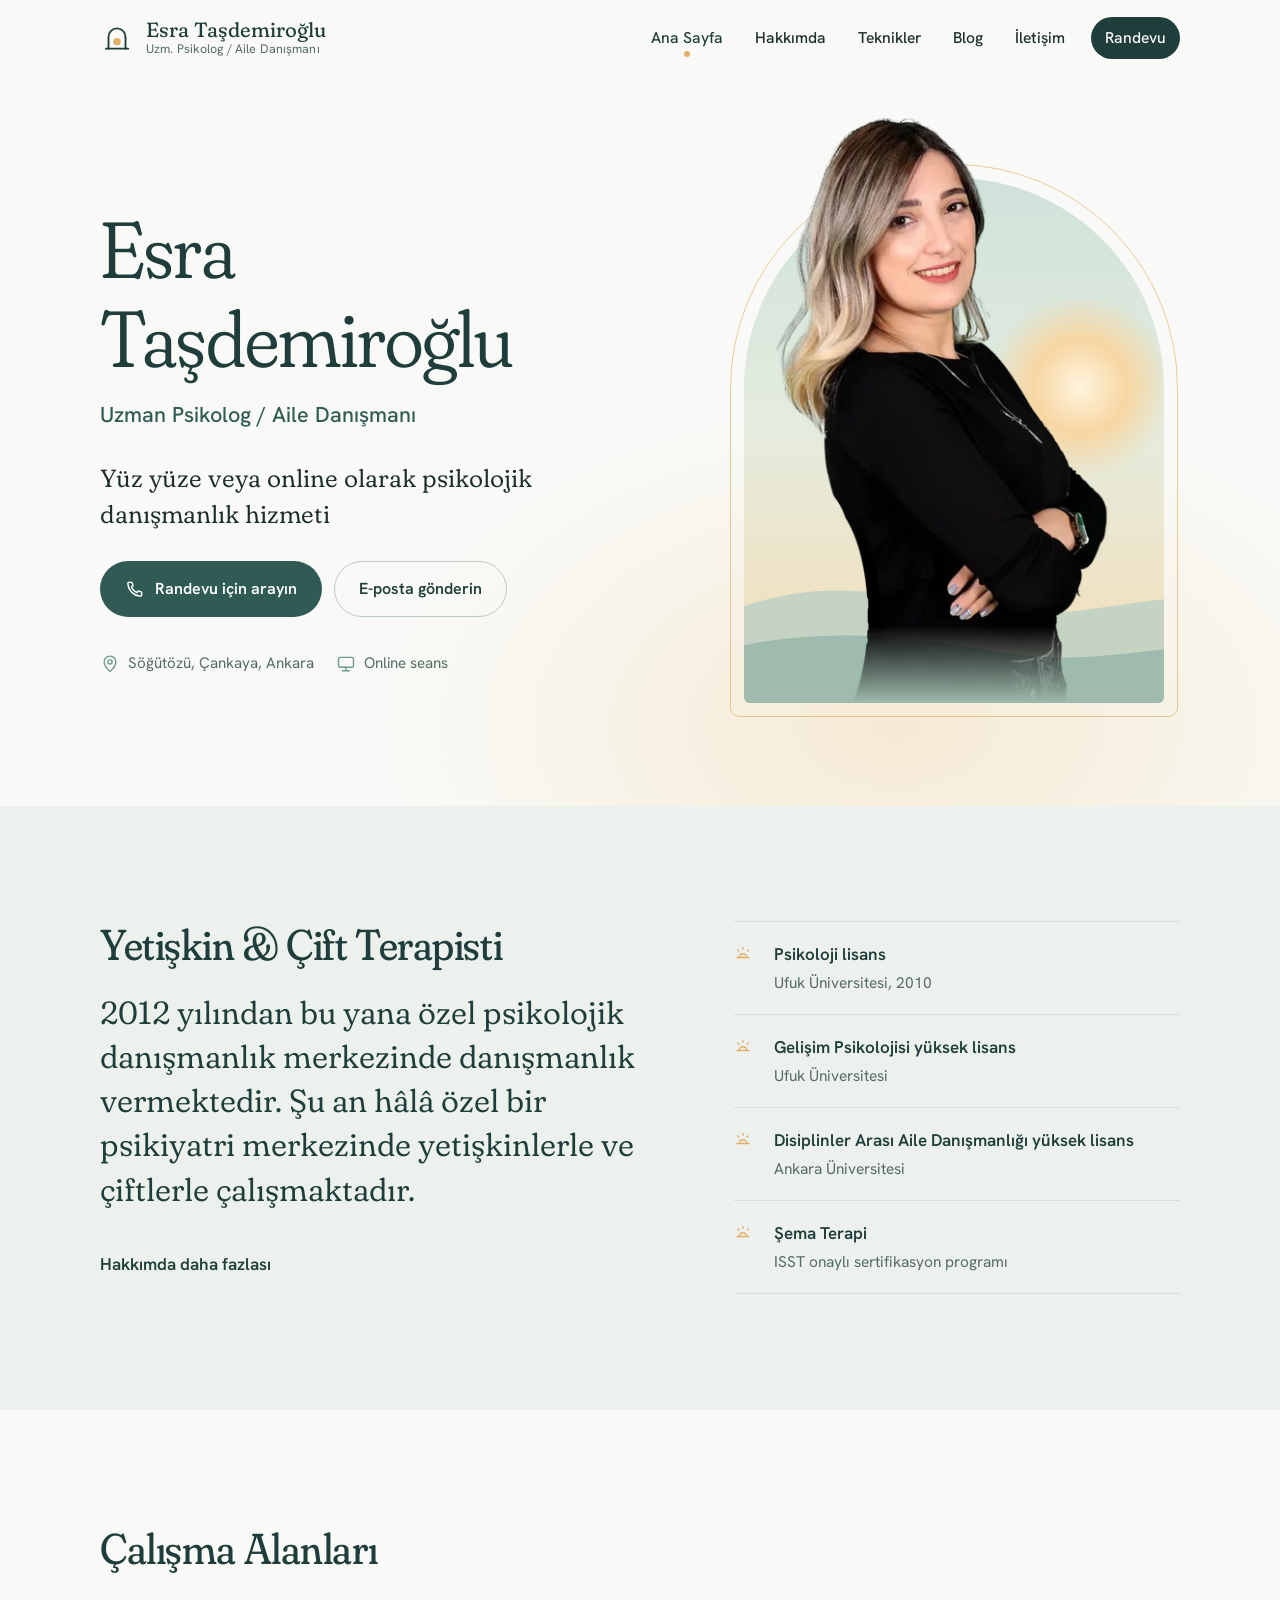
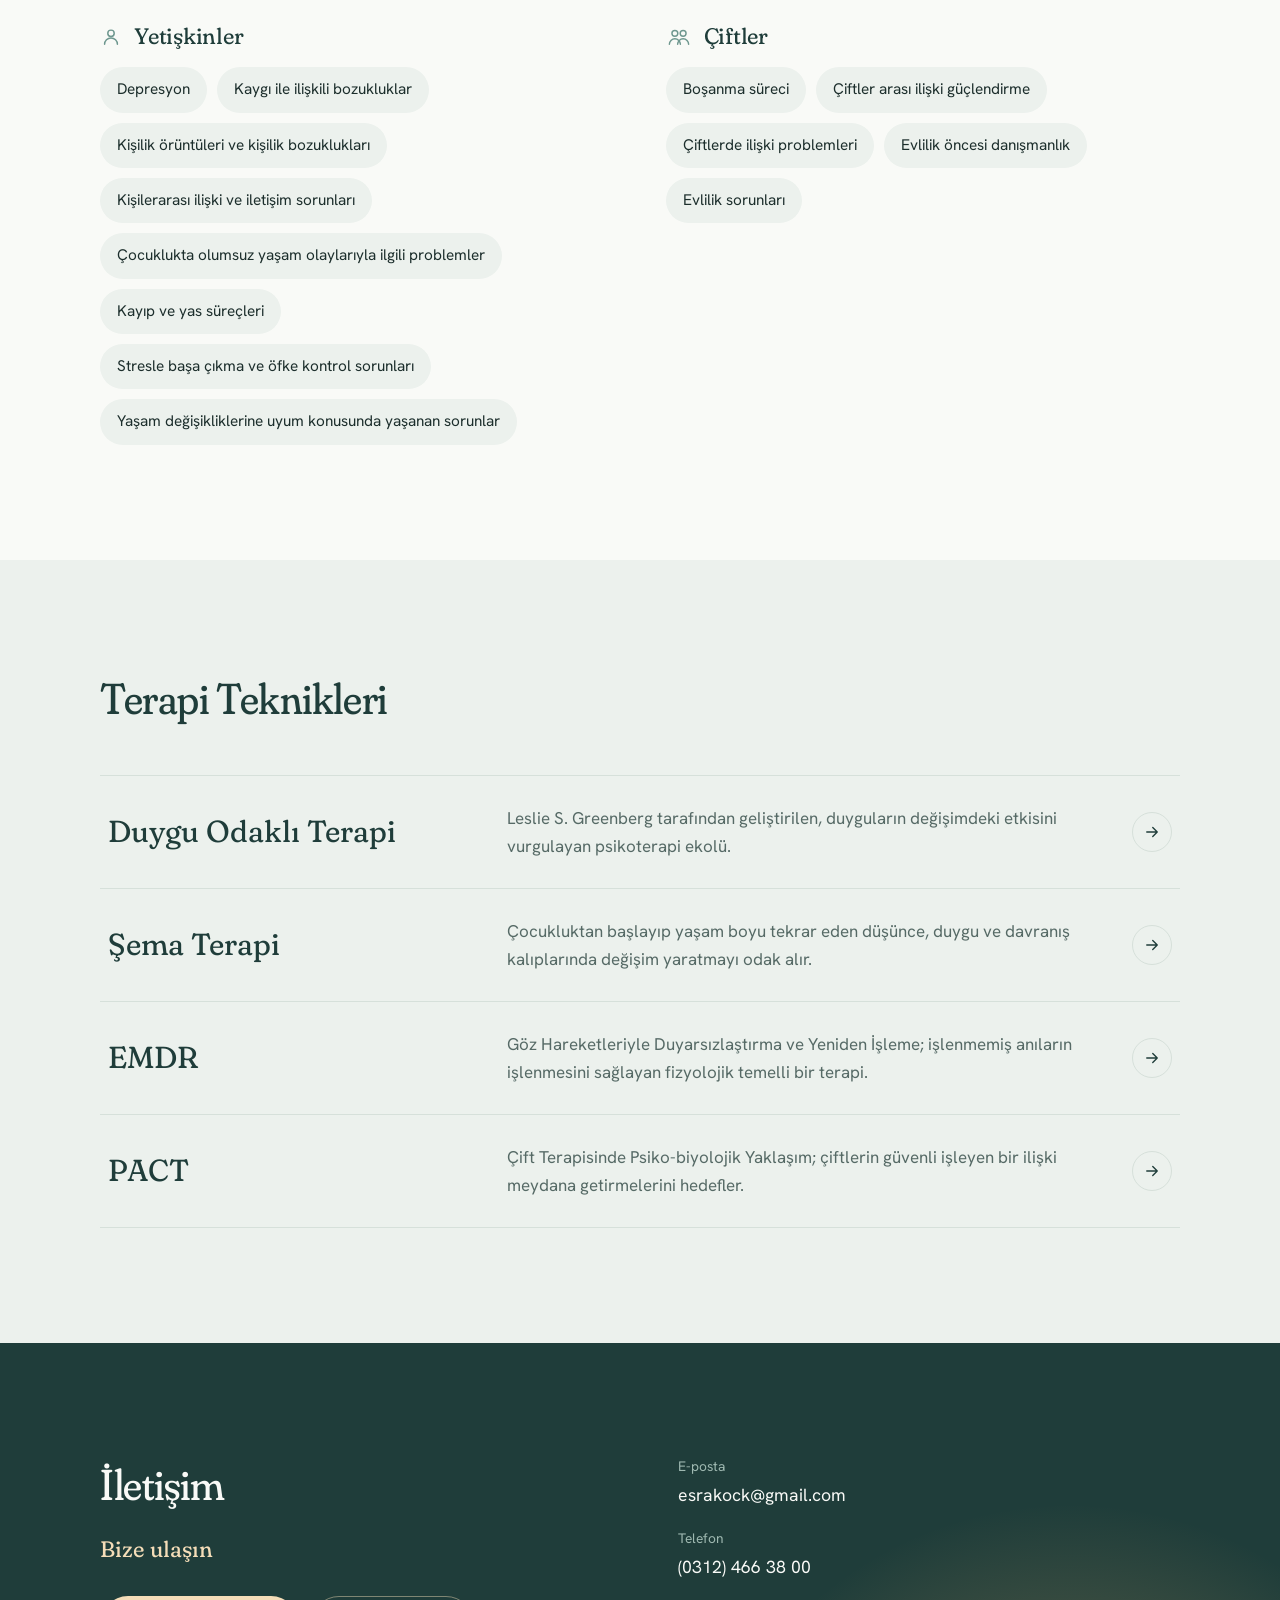
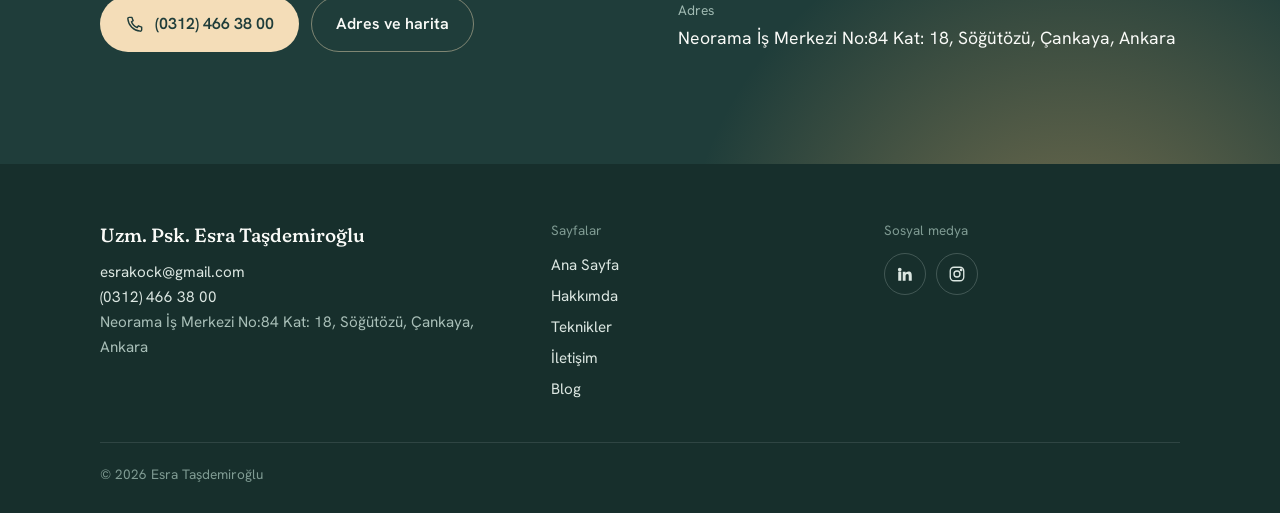
==== commit 64448530: "SEO: canlıya geçiş (index/follow, CNAME www) + Blog bölümü ve 4 makale - noindex/nofollow kaldırıldı" ====
--- a/index.html
+++ b/index.html
@@ -5,8 +5,7 @@
 <meta name="viewport" content="width=device-width, initial-scale=1">
 <title>Uzm. Psk. Esra Taşdemiroğlu | Psikolog ve Aile Danışmanı, Ankara</title>
 <meta name="description" content="Uzman Psikolog ve Aile Danışmanı Esra Taşdemiroğlu. Ankara Söğütözü'nde yüz yüze veya online psikolojik danışmanlık; yetişkin ve çift terapisi, EMDR.">
-<!-- TEST ORTAMI: canlıya geçerken bu satırı "index, follow, max-image-preview:large" yapın -->
-<meta name="robots" content="noindex, nofollow">
+<meta name="robots" content="index, follow, max-image-preview:large">
 <link rel="canonical" href="https://www.esratasdemiroglu.com/">
 <meta name="author" content="Esra Taşdemiroğlu">
 <meta name="geo.region" content="TR-06">
@@ -44,7 +43,7 @@
   <div class="wrap bar">
     <a class="brand" href="/" aria-label="Esra Taşdemiroğlu, ana sayfa"><svg width="34" height="34" viewBox="0 0 64 64" aria-hidden="true"><path d="M16 52V30a16 16 0 0 1 32 0v22" fill="none" stroke="#1F3D3A" stroke-width="3.5" stroke-linecap="round"/><circle class="brand-sun" cx="32" cy="39" r="7" fill="#E3AE68"/><path d="M11 52h42" stroke="#1F3D3A" stroke-width="3.5" stroke-linecap="round"/></svg><span class="brand-name">Esra Taşdemiroğlu<small>Uzm. Psikolog / Aile Danışmanı</small></span></a>
     <button class="menu-btn" type="button" aria-controls="site-nav" aria-expanded="false" aria-label="Menüyü aç"><svg width="22" height="22" viewBox="0 0 24 24" fill="none" stroke="currentColor" stroke-width="1.8" stroke-linecap="round" aria-hidden="true"><path d="M4 8h16M4 16h16"/></svg></button>
-    <nav class="nav" id="site-nav" aria-label="Ana menü"><ul><li><a href="/" aria-current="page">Ana Sayfa</a></li><li><a href="/hakkimda">Hakkımda</a></li><li><a href="/teknikler">Teknikler</a></li><li><a href="/iletisim">İletişim</a></li><li class="nav-cta"><a href="tel:+903124663800">Randevu</a></li></ul></nav>
+    <nav class="nav" id="site-nav" aria-label="Ana menü"><ul><li><a href="/" aria-current="page">Ana Sayfa</a></li><li><a href="/hakkimda">Hakkımda</a></li><li><a href="/teknikler">Teknikler</a></li><li><a href="/blog">Blog</a></li><li><a href="/iletisim">İletişim</a></li><li class="nav-cta"><a href="/iletisim" data-tel="tel:+903124663800">Randevu</a></li></ul></nav>
   </div>
   
 </header>
@@ -142,7 +141,7 @@
       </div>
       <nav aria-label="Alt menü">
         <p class="foot-title">Sayfalar</p>
-        <ul class="foot-nav"><li><a href="/">Ana Sayfa</a></li><li><a href="/hakkimda">Hakkımda</a></li><li><a href="/teknikler">Teknikler</a></li><li><a href="/iletisim">İletişim</a></li></ul>
+        <ul class="foot-nav"><li><a href="/">Ana Sayfa</a></li><li><a href="/hakkimda">Hakkımda</a></li><li><a href="/teknikler">Teknikler</a></li><li><a href="/iletisim">İletişim</a></li><li><a href="/blog">Blog</a></li></ul>
       </nav>
       <div>
         <p class="foot-title">Sosyal medya</p>
--- a/style.css
+++ b/style.css
@@ -240,7 +240,7 @@
 .mini-btn{font:inherit;font-size:.88rem;font-weight:600;color:var(--sage);background:none;border:0;padding:0;cursor:pointer;text-decoration:underline;text-underline-offset:.2em}
 .mini-btn:hover{color:var(--pine)}
 .contact-item .row-actions a{font-size:.88rem;font-weight:600;color:var(--sage);text-decoration:underline}
-.map{position:relative;border-radius:200px 200px var(--r-lg) var(--r-lg);overflow:hidden;min-height:420px;background:var(--mist)}
+.map{position:relative;border-radius:var(--r-lg);overflow:hidden;min-height:420px;background:var(--mist)}
 .map iframe{position:absolute;inset:0;width:100%;height:100%;border:0;filter:saturate(.75) hue-rotate(-8deg)}
 
 /* ---------- Alt bilgi ---------- */
